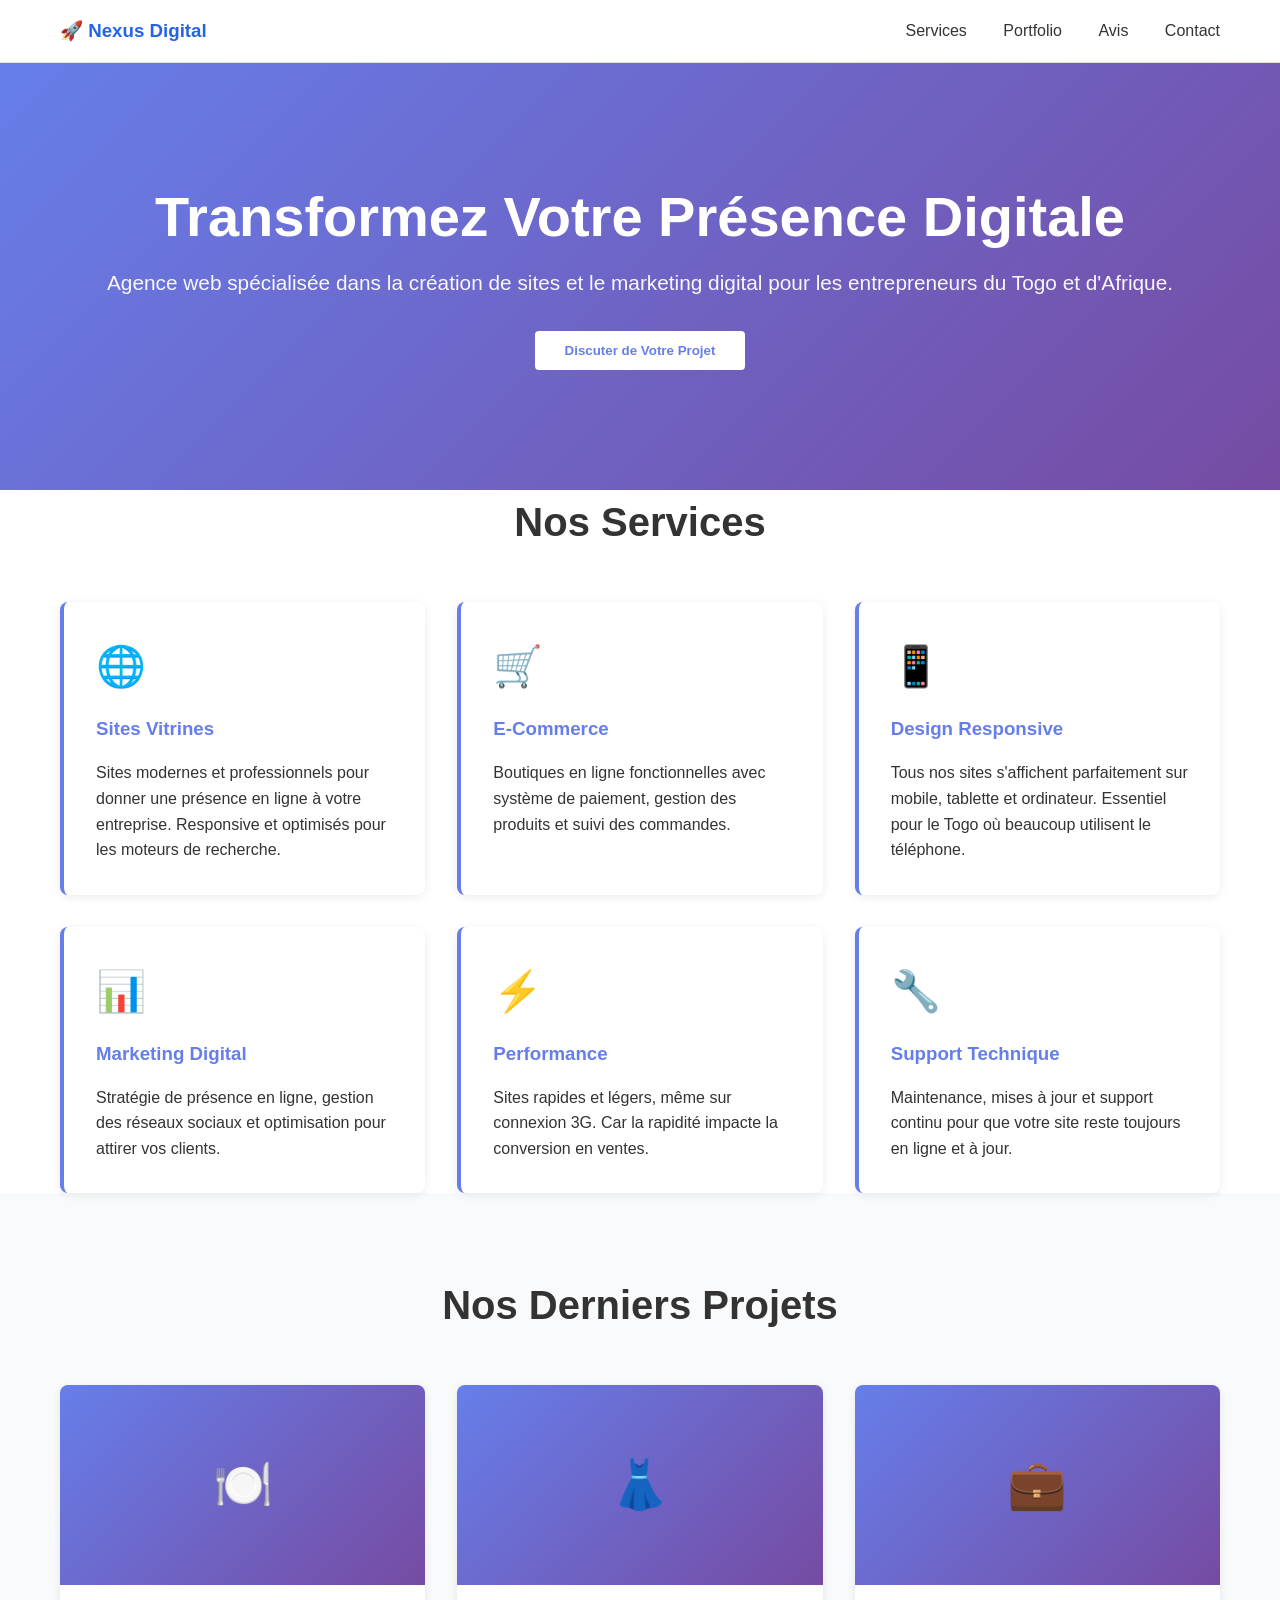
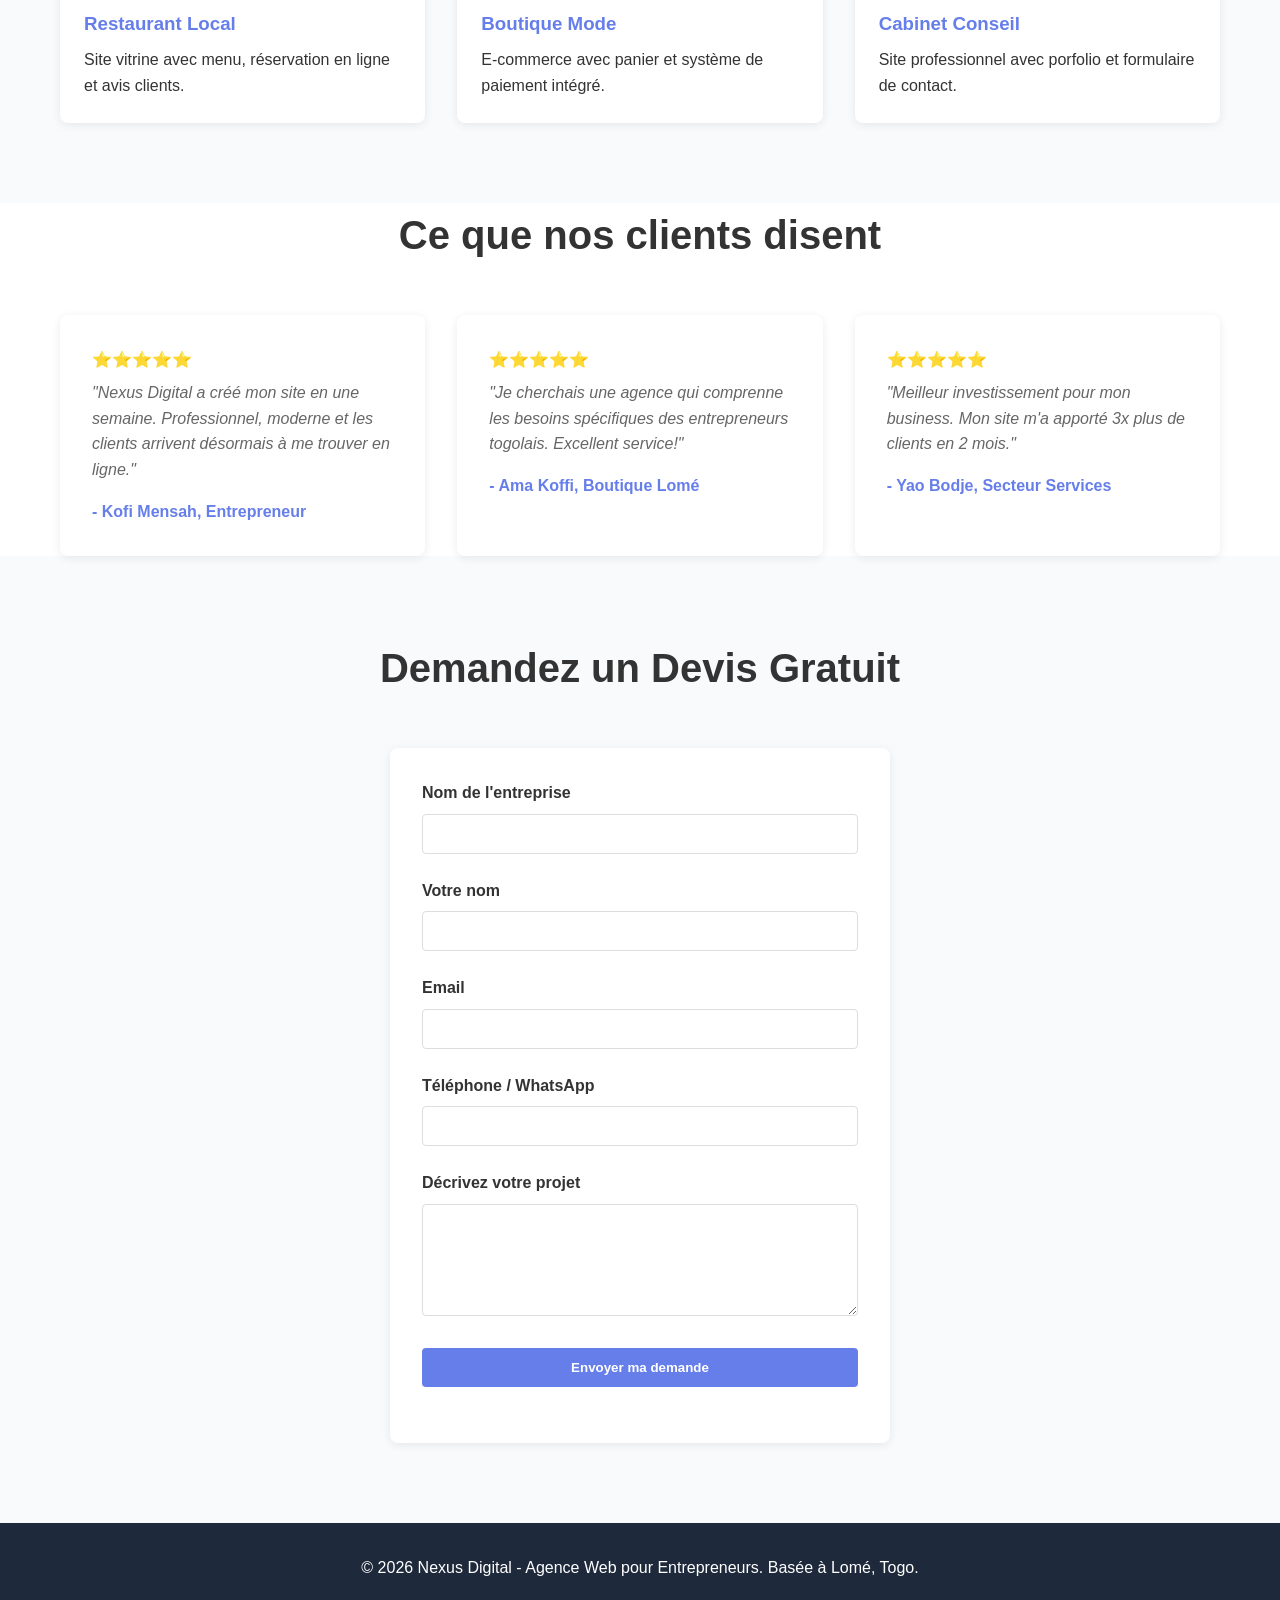
==== projets/agency/index.html @ ffe208d9 "Jefferson's Professional Portfolio - Frontend & Fullstack Developer" ====
<!DOCTYPE html>
<html lang="fr">
<head>
    <meta charset="UTF-8">
    <meta name="viewport" content="width=device-width, initial-scale=1.0">
    <title>Nexus Digital - Agence Web & Marketing</title>
    <style>
        * {
            margin: 0;
            padding: 0;
            box-sizing: border-box;
        }

        body {
            font-family: -apple-system, BlinkMacSystemFont, 'Segoe UI', sans-serif;
            color: #333;
            line-height: 1.6;
        }

        nav {
            background: white;
            border-bottom: 1px solid #e0e0e0;
            padding: 1rem 0;
            position: sticky;
            top: 0;
            z-index: 100;
        }

        nav .container {
            max-width: 1200px;
            margin: 0 auto;
            padding: 0 20px;
            display: flex;
            justify-content: space-between;
            align-items: center;
        }

        nav h3 {
            margin: 0;
            color: #2563eb;
        }

        nav a {
            color: #333;
            text-decoration: none;
            margin-left: 2rem;
            transition: color 0.3s;
        }

        nav a:hover {
            color: #2563eb;
        }

        .hero {
            background: linear-gradient(135deg, #667eea 0%, #764ba2 100%);
            color: white;
            padding: 120px 20px;
            text-align: center;
        }

        .hero h1 {
            font-size: 3.5rem;
            margin-bottom: 1rem;
            line-height: 1.2;
        }

        .hero p {
            font-size: 1.3rem;
            margin-bottom: 2rem;
            opacity: 0.95;
        }

        .btn {
            display: inline-block;
            background: white;
            color: #667eea;
            padding: 12px 30px;
            text-decoration: none;
            border-radius: 4px;
            font-weight: bold;
            transition: all 0.3s;
            border: none;
            cursor: pointer;
        }

        .btn:hover {
            background: #f0f0f0;
            transform: translateY(-2px);
        }

        .btn-dark {
            background: #667eea;
            color: white;
        }

        .btn-dark:hover {
            background: #5568d3;
        }

        .container {
            max-width: 1200px;
            margin: 0 auto;
            padding: 0 20px;
        }

        section {
            padding: 80px 20px;
        }

        h2 {
            font-size: 2.5rem;
            margin-bottom: 3rem;
            text-align: center;
        }

        /* Services */
        .services-grid {
            display: grid;
            grid-template-columns: repeat(auto-fit, minmax(300px, 1fr));
            gap: 2rem;
        }

        .service-card {
            background: white;
            padding: 2rem;
            border-radius: 8px;
            border-left: 4px solid #667eea;
            box-shadow: 0 2px 10px rgba(0, 0, 0, 0.08);
            transition: all 0.3s;
        }

        .service-card:hover {
            transform: translateY(-8px);
            box-shadow: 0 10px 30px rgba(0, 0, 0, 0.15);
        }

        .service-icon {
            font-size: 2.5rem;
            margin-bottom: 1rem;
        }

        .service-card h3 {
            color: #667eea;
            margin-bottom: 1rem;
        }

        /* Portfolio */
        .portfolio-grid {
            display: grid;
            grid-template-columns: repeat(auto-fit, minmax(280px, 1fr));
            gap: 2rem;
        }

        .portfolio-item {
            background: white;
            border-radius: 8px;
            overflow: hidden;
            box-shadow: 0 2px 10px rgba(0, 0, 0, 0.08);
            transition: transform 0.3s;
        }

        .portfolio-item:hover {
            transform: scale(1.05);
        }

        .portfolio-image {
            background: linear-gradient(135deg, #667eea 0%, #764ba2 100%);
            height: 200px;
            display: flex;
            align-items: center;
            justify-content: center;
            font-size: 3rem;
            color: white;
        }

        .portfolio-info {
            padding: 1.5rem;
        }

        .portfolio-info h3 {
            color: #667eea;
            margin-bottom: 0.5rem;
        }

        /* Témoignages */
        .bg-light {
            background: #f8fafc;
        }

        .testimonials {
            display: grid;
            grid-template-columns: repeat(auto-fit, minmax(280px, 1fr));
            gap: 2rem;
        }

        .testimonial {
            background: white;
            padding: 2rem;
            border-radius: 8px;
            box-shadow: 0 2px 10px rgba(0, 0, 0, 0.08);
        }

        .testimonial p {
            font-style: italic;
            margin-bottom: 1rem;
            color: #666;
        }

        .testimonial .author {
            font-weight: bold;
            color: #667eea;
        }

        .testimonial .rating {
            color: #ffc107;
            margin-bottom: 0.5rem;
        }

        /* Contact */
        .contact-form {
            max-width: 500px;
            margin: 0 auto;
            background: white;
            padding: 2rem;
            border-radius: 8px;
            box-shadow: 0 2px 10px rgba(0, 0, 0, 0.08);
        }

        .form-group {
            margin-bottom: 1.5rem;
        }

        .form-group label {
            display: block;
            margin-bottom: 0.5rem;
            font-weight: bold;
        }

        .form-group input,
        .form-group textarea {
            width: 100%;
            padding: 10px;
            border: 1px solid #ddd;
            border-radius: 4px;
            font-family: inherit;
            font-size: 1rem;
        }

        .form-group textarea {
            resize: vertical;
        }

        .form-group button {
            width: 100%;
        }

        footer {
            background: #1e293b;
            color: white;
            text-align: center;
            padding: 2rem;
        }

        @media (max-width: 768px) {
            .hero h1 {
                font-size: 2rem;
            }

            h2 {
                font-size: 1.8rem;
            }

            nav a {
                margin-left: 1rem;
                font-size: 0.9rem;
            }
        }
    </style>
</head>
<body>
    <nav>
        <div class="container">
            <h3>🚀 Nexus Digital</h3>
            <div>
                <a href="#services">Services</a>
                <a href="#portfolio">Portfolio</a>
                <a href="#avis">Avis</a>
                <a href="#contact">Contact</a>
            </div>
        </div>
    </nav>

    <section class="hero">
        <h1>Transformez Votre Présence Digitale</h1>
        <p>Agence web spécialisée dans la création de sites et le marketing digital pour les entrepreneurs du Togo et d'Afrique.</p>
        <button class="btn" onclick="document.getElementById('contact').scrollIntoView({behavior: 'smooth'})">Discuter de Votre Projet</button>
    </section>

    <section id="services" class="container">
        <h2>Nos Services</h2>
        <div class="services-grid">
            <div class="service-card">
                <div class="service-icon">🌐</div>
                <h3>Sites Vitrines</h3>
                <p>Sites modernes et professionnels pour donner une présence en ligne à votre entreprise. Responsive et optimisés pour les moteurs de recherche.</p>
            </div>
            <div class="service-card">
                <div class="service-icon">🛒</div>
                <h3>E-Commerce</h3>
                <p>Boutiques en ligne fonctionnelles avec système de paiement, gestion des produits et suivi des commandes.</p>
            </div>
            <div class="service-card">
                <div class="service-icon">📱</div>
                <h3>Design Responsive</h3>
                <p>Tous nos sites s'affichent parfaitement sur mobile, tablette et ordinateur. Essentiel pour le Togo où beaucoup utilisent le téléphone.</p>
            </div>
            <div class="service-card">
                <div class="service-icon">📊</div>
                <h3>Marketing Digital</h3>
                <p>Stratégie de présence en ligne, gestion des réseaux sociaux et optimisation pour attirer vos clients.</p>
            </div>
            <div class="service-card">
                <div class="service-icon">⚡</div>
                <h3>Performance</h3>
                <p>Sites rapides et légers, même sur connexion 3G. Car la rapidité impacte la conversion en ventes.</p>
            </div>
            <div class="service-card">
                <div class="service-icon">🔧</div>
                <h3>Support Technique</h3>
                <p>Maintenance, mises à jour et support continu pour que votre site reste toujours en ligne et à jour.</p>
            </div>
        </div>
    </section>

    <section id="portfolio" class="bg-light">
        <div class="container">
            <h2>Nos Derniers Projets</h2>
            <div class="portfolio-grid">
                <div class="portfolio-item">
                    <div class="portfolio-image">🍽️</div>
                    <div class="portfolio-info">
                        <h3>Restaurant Local</h3>
                        <p>Site vitrine avec menu, réservation en ligne et avis clients.</p>
                    </div>
                </div>
                <div class="portfolio-item">
                    <div class="portfolio-image">👗</div>
                    <div class="portfolio-info">
                        <h3>Boutique Mode</h3>
                        <p>E-commerce avec panier et système de paiement intégré.</p>
                    </div>
                </div>
                <div class="portfolio-item">
                    <div class="portfolio-image">💼</div>
                    <div class="portfolio-info">
                        <h3>Cabinet Conseil</h3>
                        <p>Site professionnel avec porfolio et formulaire de contact.</p>
                    </div>
                </div>
            </div>
        </div>
    </section>

    <section id="avis" class="container">
        <h2>Ce que nos clients disent</h2>
        <div class="testimonials">
            <div class="testimonial">
                <div class="rating">⭐⭐⭐⭐⭐</div>
                <p>"Nexus Digital a créé mon site en une semaine. Professionnel, moderne et les clients arrivent désormais à me trouver en ligne."</p>
                <div class="author">- Kofi Mensah, Entrepreneur</div>
            </div>
            <div class="testimonial">
                <div class="rating">⭐⭐⭐⭐⭐</div>
                <p>"Je cherchais une agence qui comprenne les besoins spécifiques des entrepreneurs togolais. Excellent service!"</p>
                <div class="author">- Ama Koffi, Boutique Lomé</div>
            </div>
            <div class="testimonial">
                <div class="rating">⭐⭐⭐⭐⭐</div>
                <p>"Meilleur investissement pour mon business. Mon site m'a apporté 3x plus de clients en 2 mois."</p>
                <div class="author">- Yao Bodje, Secteur Services</div>
            </div>
        </div>
    </section>

    <section id="contact" class="bg-light">
        <div class="container">
            <h2>Demandez un Devis Gratuit</h2>
            <form class="contact-form" onsubmit="alert('Merci ! Nous vous contacterons très bientôt.'); return false;">
                <div class="form-group">
                    <label>Nom de l'entreprise</label>
                    <input type="text" required>
                </div>
                <div class="form-group">
                    <label>Votre nom</label>
                    <input type="text" required>
                </div>
                <div class="form-group">
                    <label>Email</label>
                    <input type="email" required>
                </div>
                <div class="form-group">
                    <label>Téléphone / WhatsApp</label>
                    <input type="tel" required>
                </div>
                <div class="form-group">
                    <label>Décrivez votre projet</label>
                    <textarea rows="5" required></textarea>
                </div>
                <div class="form-group">
                    <button type="submit" class="btn btn-dark">Envoyer ma demande</button>
                </div>
            </form>
        </div>
    </section>

    <footer>
        <p>&copy; 2026 Nexus Digital - Agence Web pour Entrepreneurs. Basée à Lomé, Togo.</p>
    </footer>
</body>
</html>
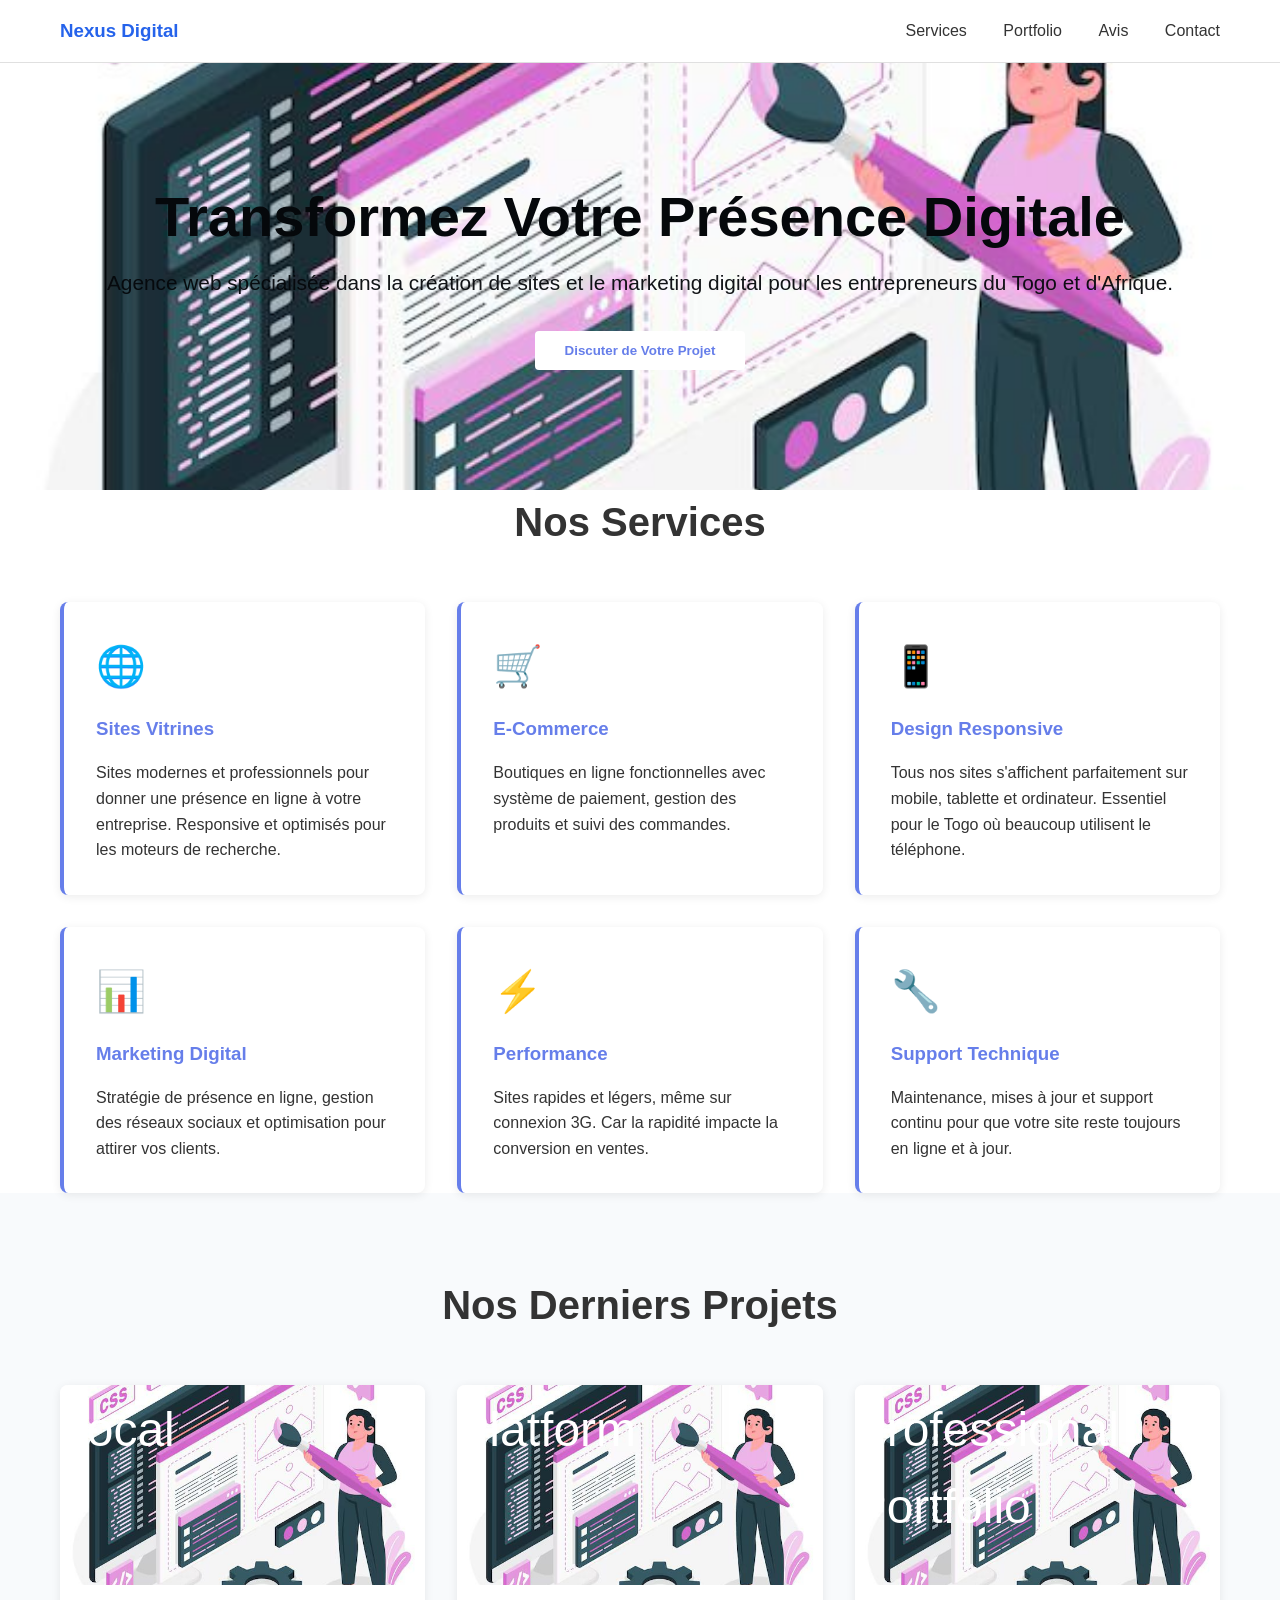
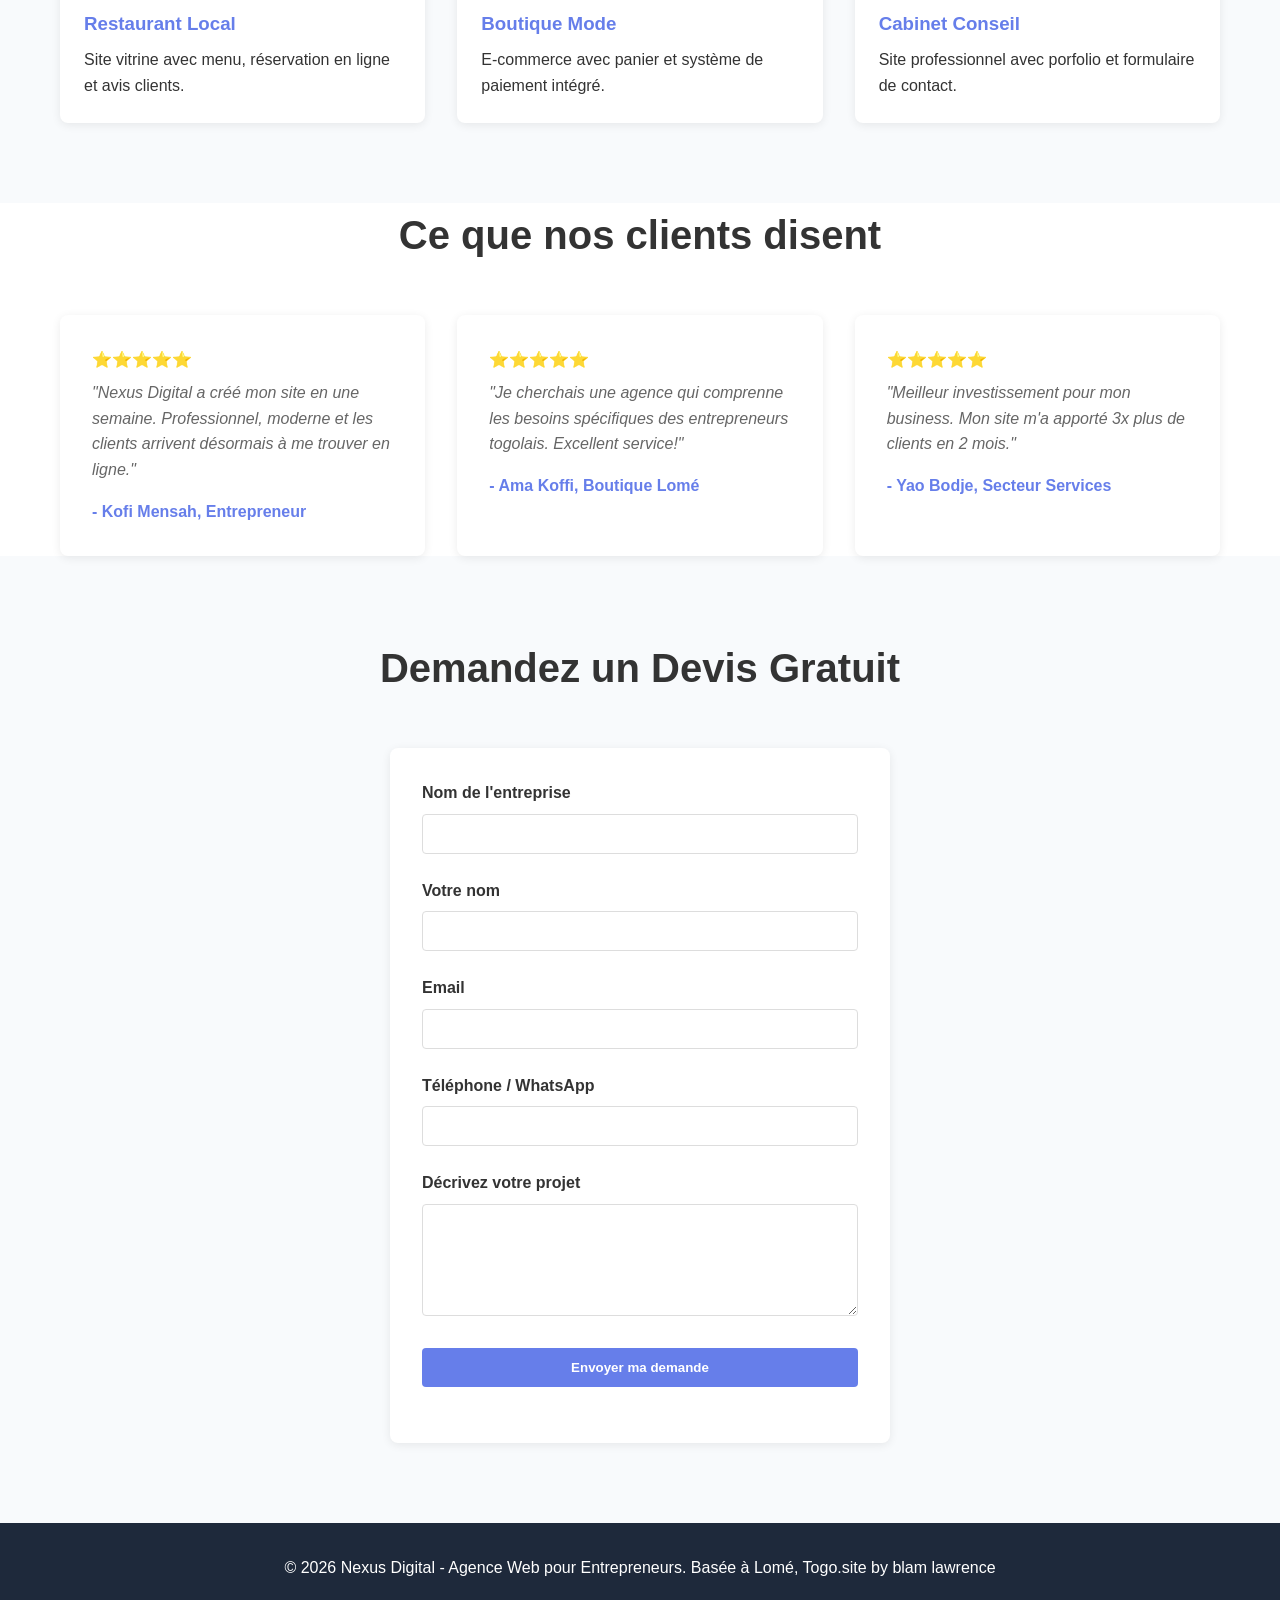
==== commit 6e5bb0ad: "Refactor code structure for improved readability and maintainability" ====
--- a/projets/agency/index.html
+++ b/projets/agency/index.html
@@ -52,8 +52,9 @@
         }
 
         .hero {
-            background: linear-gradient(135deg, #667eea 0%, #764ba2 100%);
-            color: white;
+            background: url('000.jpg') no-repeat center center;
+            background-size: cover;
+            color: rgb(5, 8, 11);
             padding: 120px 20px;
             text-align: center;
         }
@@ -164,7 +165,8 @@
         }
 
         .portfolio-image {
-            background: linear-gradient(135deg, #667eea 0%, #764ba2 100%);
+            background: url('000.jpg') no-repeat center center;
+            background-size: cover;
             height: 200px;
             display: flex;
             align-items: center;
@@ -280,7 +282,7 @@
 <body>
     <nav>
         <div class="container">
-            <h3>🚀 Nexus Digital</h3>
+            <h3> Nexus Digital</h3>
             <div>
                 <a href="#services">Services</a>
                 <a href="#portfolio">Portfolio</a>
@@ -337,21 +339,21 @@
             <h2>Nos Derniers Projets</h2>
             <div class="portfolio-grid">
                 <div class="portfolio-item">
-                    <div class="portfolio-image">🍽️</div>
+                    <div class="portfolio-image"> <img src="projets/restaurant/114.png" alt="Restaurant Local" width="100%" height="170%"> </div>
                     <div class="portfolio-info">
                         <h3>Restaurant Local</h3>
                         <p>Site vitrine avec menu, réservation en ligne et avis clients.</p>
                     </div>
                 </div>
                 <div class="portfolio-item">
-                    <div class="portfolio-image">👗</div>
+                    <div class="portfolio-image"> <img src="projets/ecommerce/33.jpeg" alt="E-commerce Platform" width="100%" height="170%"> </div>
                     <div class="portfolio-info">
                         <h3>Boutique Mode</h3>
                         <p>E-commerce avec panier et système de paiement intégré.</p>
                     </div>
                 </div>
                 <div class="portfolio-item">
-                    <div class="portfolio-image">💼</div>
+                    <div class="portfolio-image"> <img src="projets/agency/000.jpg" alt="Agency Professional Portfolio" width="100%" height="170%"> </div>
                     <div class="portfolio-info">
                         <h3>Cabinet Conseil</h3>
                         <p>Site professionnel avec porfolio et formulaire de contact.</p>
@@ -414,7 +416,7 @@
     </section>
 
     <footer>
-        <p>&copy; 2026 Nexus Digital - Agence Web pour Entrepreneurs. Basée à Lomé, Togo.</p>
+        <p>&copy; 2026 Nexus Digital - Agence Web pour Entrepreneurs. Basée à Lomé, Togo.site by blam lawrence </p>
     </footer>
 </body>
 </html>
